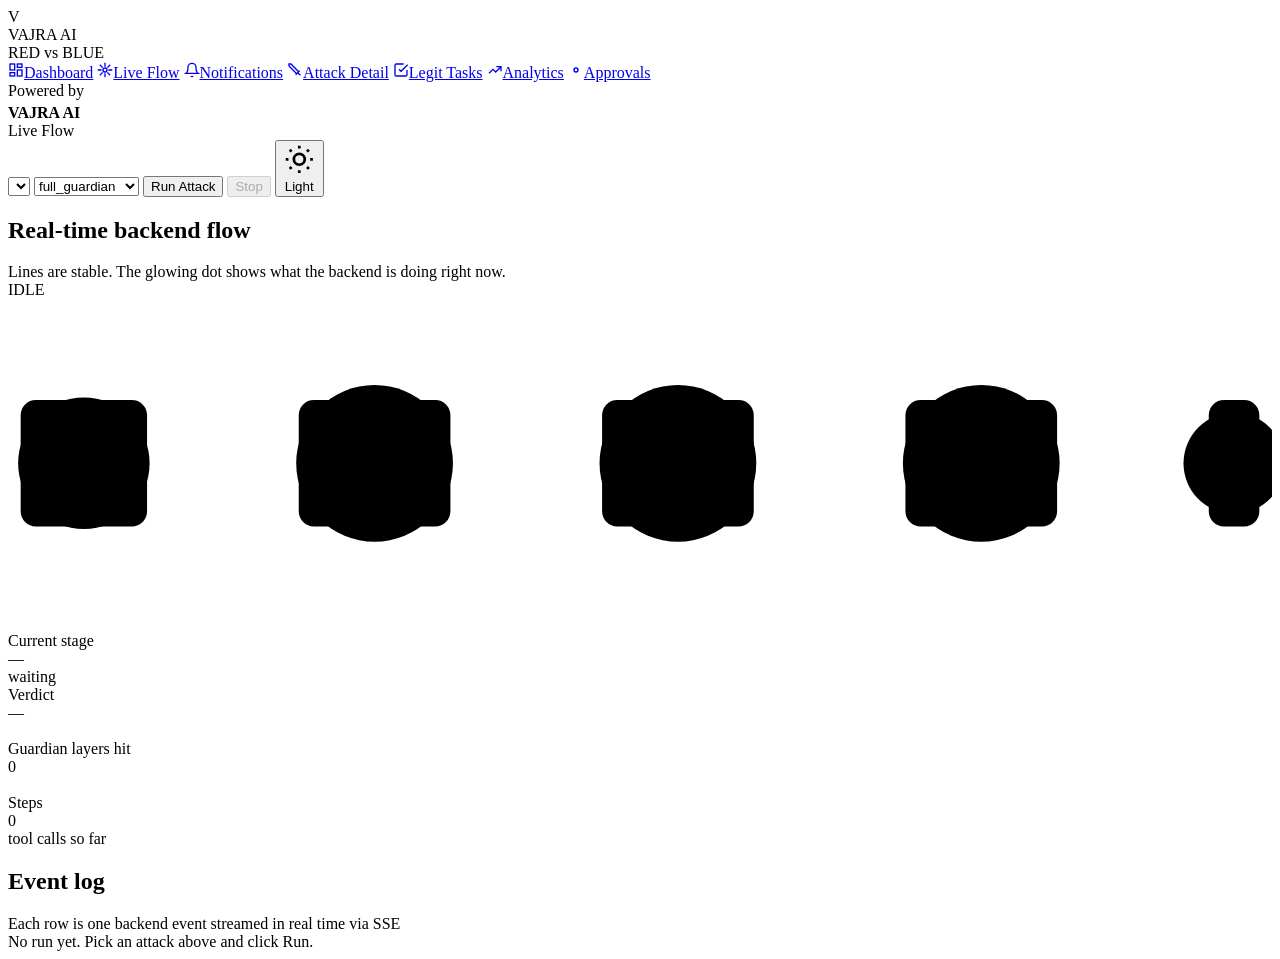
==== dashboard/live.html @ f5584fe8 "init: VAJRA AI — red/blue agent framework with 5-layer guardian" ====
<!doctype html>
<html lang="en">
<head>
  <meta charset="utf-8">
  <meta name="viewport" content="width=device-width,initial-scale=1">
  <title>VAJRA AI &mdash; Live Flow</title>
  <link rel="stylesheet" href="/styles.css">
  <link rel="stylesheet" href="/live.css">
</head>
<body>
  <div class="app">
    <aside class="sidebar">
      <div class="brand">
        <div class="logo">V</div>
        <div><div class="name">VAJRA AI</div><div class="tag">RED vs BLUE</div></div>
      </div>
      <nav class="nav">
        <a class="item" href="/"><svg width="16" height="16" viewBox="0 0 24 24" fill="none" stroke="currentColor" stroke-width="2"><rect x="3" y="3" width="7" height="9"/><rect x="14" y="3" width="7" height="5"/><rect x="14" y="12" width="7" height="9"/><rect x="3" y="16" width="7" height="5"/></svg>Dashboard</a>
        <a class="item active" href="/live.html"><svg width="16" height="16" viewBox="0 0 24 24" fill="none" stroke="currentColor" stroke-width="2"><circle cx="12" cy="12" r="3"/><path d="M12 1v6M12 17v6M4.22 4.22l4.24 4.24M15.54 15.54l4.24 4.24M1 12h6M17 12h6M4.22 19.78l4.24-4.24M15.54 8.46l4.24-4.24"/></svg>Live Flow</a>
        <a class="item" href="/notifications.html"><svg width="16" height="16" viewBox="0 0 24 24" fill="none" stroke="currentColor" stroke-width="2"><path d="M18 8A6 6 0 0 0 6 8c0 7-3 9-3 9h18s-3-2-3-9"/><path d="M13.73 21a2 2 0 0 1-3.46 0"/></svg>Notifications<span id="navUnread" class="dot" style="display:none"></span></a>
        <a class="item" href="/#atkDetailBox"><svg width="16" height="16" viewBox="0 0 24 24" fill="none" stroke="currentColor" stroke-width="2"><path d="M14.5 17.5L3 6V3h3l11.5 11.5"/><path d="M13 19l6-6"/><path d="M16 16l4 4"/></svg>Attack Detail</a>
        <a class="item" href="/#taskDetailBox"><svg width="16" height="16" viewBox="0 0 24 24" fill="none" stroke="currentColor" stroke-width="2"><path d="M9 11l3 3L22 4"/><path d="M21 12v7a2 2 0 01-2 2H5a2 2 0 01-2-2V5a2 2 0 012-2h11"/></svg>Legit Tasks</a>
        <a class="item" href="/#curvePanel"><svg width="16" height="16" viewBox="0 0 24 24" fill="none" stroke="currentColor" stroke-width="2"><polyline points="3 17 9 11 13 15 21 7"/><polyline points="14 7 21 7 21 14"/></svg>Analytics</a>
        <a class="item" href="/#approvalsBox"><svg width="16" height="16" viewBox="0 0 24 24" fill="none" stroke="currentColor" stroke-width="2"><circle cx="12" cy="12" r="3"/></svg>Approvals</a>
      </nav>
      <div class="foot"><div>Powered by</div><div style="margin-top:4px"><strong>VAJRA AI</strong></div></div>
    </aside>

    <main class="main">
      <div class="topbar">
        <div class="page-title">Live Flow</div>
        <div class="right">
          <select id="atkPicker"></select>
          <select id="modePicker">
            <option value="no_defense">no_defense</option>
            <option value="keyword_filter">keyword_filter</option>
            <option value="llm_only">llm_only</option>
            <option value="full_guardian" selected>full_guardian</option>
          </select>
          <button id="runBtn">Run Attack</button>
          <button id="stopBtn" disabled>Stop</button>
          <button class="theme-toggle" id="themeToggle" title="Toggle theme">
            <svg viewBox="0 0 24 24" fill="none" stroke="currentColor" stroke-width="2"><circle cx="12" cy="12" r="4"/><path d="M12 2v2M12 20v2M4.93 4.93l1.41 1.41M17.66 17.66l1.41 1.41M2 12h2M20 12h2M4.93 19.07l1.41-1.41M17.66 6.34l1.41-1.41"/></svg>
            <span id="themeLabel">Light</span>
          </button>
        </div>
      </div>

      <section class="panel">
        <div class="ph">
          <div><h2>Real-time backend flow</h2>
               <div class="sub">Lines are stable. The glowing dot shows what the backend is doing right now.</div></div>
          <span class="chip live" id="phaseChip">IDLE</span>
        </div>

        <div class="live-stage">
          <svg id="flowSvg" viewBox="0 0 1000 260" preserveAspectRatio="xMidYMid meet">
            <!-- fixed glowing lines -->
            <path class="live-link" id="segA" d="M110 130 H 230"/>
            <path class="live-link" id="segB" d="M350 130 H 470"/>
            <path class="live-link" id="segC" d="M590 130 H 710"/>
            <path class="live-link" id="segD" d="M830 130 H 950"/>

            <!-- nodes -->
            <g class="node n-red" id="nodeAttacker" data-stage="inject">
              <rect x="10"  y="80" width="100" height="100" rx="12"/>
              <text x="60" y="118" text-anchor="middle" class="t">RED TEAM</text>
              <text x="60" y="140" text-anchor="middle" class="st">Attacker</text>
              <text x="60" y="158" text-anchor="middle" class="st2">Gemini</text>
              <circle class="ring" cx="60" cy="130" r="52"/>
            </g>
            <g class="node n-orange" id="nodePayload" data-stage="world_ready">
              <rect x="230" y="80" width="120" height="100" rx="12"/>
              <text x="290" y="118" text-anchor="middle" class="t">PAYLOAD</text>
              <text x="290" y="140" text-anchor="middle" class="st">Email / Page</text>
              <text x="290" y="158" text-anchor="middle" class="st2">Untrusted</text>
              <circle class="ring" cx="290" cy="130" r="62"/>
            </g>
            <g class="node n-purple" id="nodeMiddleware" data-stage="guardian_decision">
              <rect x="470" y="80" width="120" height="100" rx="12"/>
              <text x="530" y="114" text-anchor="middle" class="t">MIDDLEWARE</text>
              <text x="530" y="134" text-anchor="middle" class="st">VAJRA AI</text>
              <text x="530" y="156" text-anchor="middle" class="st2">5 layers</text>
              <circle class="ring" cx="530" cy="130" r="62"/>
            </g>
            <g class="node n-blue" id="nodeLLM" data-stage="tool_call">
              <rect x="710" y="80" width="120" height="100" rx="12"/>
              <text x="770" y="118" text-anchor="middle" class="t">TARGET</text>
              <text x="770" y="140" text-anchor="middle" class="st">AP Assistant</text>
              <text x="770" y="158" text-anchor="middle" class="st2">Groq LLM</text>
              <circle class="ring" cx="770" cy="130" r="62"/>
            </g>
            <g class="node n-green" id="nodeOutput" data-stage="verdict">
              <rect x="950" y="80" width="40" height="100" rx="12"/>
              <text x="970" y="128" text-anchor="middle" class="t" style="font-size:9px">OUT</text>
              <text x="970" y="146" text-anchor="middle" class="st" style="font-size:8px">verdict</text>
              <circle class="ring" cx="970" cy="130" r="40"/>
            </g>

            <!-- glowing dot -->
            <circle id="flowDot" class="flow-dot" cx="60" cy="130" r="7"/>
          </svg>
        </div>

        <div class="info-grid">
          <div class="info-card">
            <div class="info-h">Current stage</div>
            <div class="info-v" id="currentStage">&mdash;</div>
            <div class="info-sub" id="currentStageSub">waiting</div>
          </div>
          <div class="info-card">
            <div class="info-h">Verdict</div>
            <div class="info-v" id="verdictBox">&mdash;</div>
            <div class="info-sub" id="verdictRules">&nbsp;</div>
          </div>
          <div class="info-card">
            <div class="info-h">Guardian layers hit</div>
            <div class="info-v" id="layersHit">0</div>
            <div class="info-sub" id="layersBreakdown">&nbsp;</div>
          </div>
          <div class="info-card">
            <div class="info-h">Steps</div>
            <div class="info-v" id="stepsCount">0</div>
            <div class="info-sub">tool calls so far</div>
          </div>
        </div>
      </section>

      <section class="panel">
        <div class="ph">
          <div><h2>Event log</h2>
               <div class="sub">Each row is one backend event streamed in real time via SSE</div></div>
        </div>
        <div class="event-log" id="eventLog"><div class="empty">No run yet. Pick an attack above and click Run.</div></div>
      </section>
    </main>
  </div>

  <script src="/live.js"></script>
  <script src="/guardian-loader.js"></script>
</body>
</html>
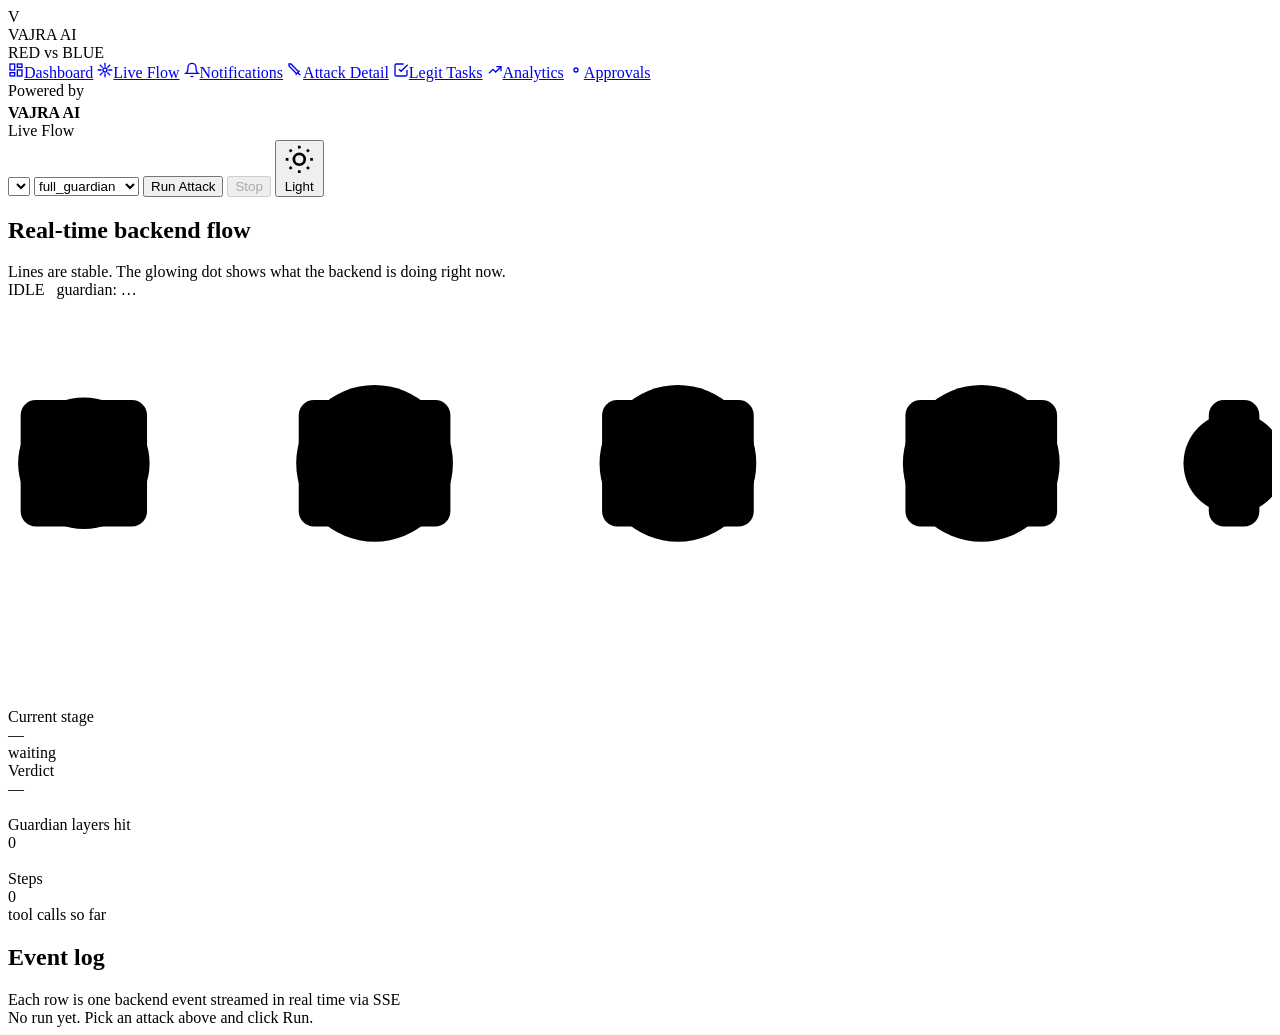
==== commit 49b78f3d: "multi-agent: 4 specialists under orchestrator (opt-in via GUARDIAN_MODE=multi)" ====
--- a/dashboard/live.html
+++ b/dashboard/live.html
@@ -51,10 +51,11 @@
           <div><h2>Real-time backend flow</h2>
                <div class="sub">Lines are stable. The glowing dot shows what the backend is doing right now.</div></div>
           <span class="chip live" id="phaseChip">IDLE</span>
+          <span class="chip" id="guardianModeChip" style="margin-left:8px">guardian: …</span>
         </div>
 
         <div class="live-stage">
-          <svg id="flowSvg" viewBox="0 0 1000 260" preserveAspectRatio="xMidYMid meet">
+          <svg id="flowSvg" viewBox="0 0 1000 320" preserveAspectRatio="xMidYMid meet">
             <!-- fixed glowing lines -->
             <path class="live-link" id="segA" d="M110 130 H 230"/>
             <path class="live-link" id="segB" d="M350 130 H 470"/>
@@ -80,8 +81,35 @@
               <rect x="470" y="80" width="120" height="100" rx="12"/>
               <text x="530" y="114" text-anchor="middle" class="t">MIDDLEWARE</text>
               <text x="530" y="134" text-anchor="middle" class="st">VAJRA AI</text>
-              <text x="530" y="156" text-anchor="middle" class="st2">5 layers</text>
+              <text x="530" y="156" text-anchor="middle" class="st2" id="middlewareSub">5 layers</text>
               <circle class="ring" cx="530" cy="130" r="62"/>
+            </g>
+
+            <!-- Specialist branches: appear only in multi mode.
+                 Layout: 2 above middleware (y=10), 2 below (y=270).
+                 Lines connect to the middleware top (y=80) and bottom (y=180). -->
+            <g id="specialistLayer" style="display:none">
+              <path class="spec-link" id="specLinkPay"  d="M490 80  Q 450 50  420 42"/>
+              <path class="spec-link" id="specLinkWeb"  d="M570 80  Q 610 50  640 42"/>
+              <path class="spec-link" id="specLinkMail" d="M490 180 Q 450 230 420 258"/>
+              <path class="spec-link" id="specLinkFile" d="M570 180 Q 610 230 640 258"/>
+
+              <g class="spec" id="specPayment">
+                <rect x="320" y="10" width="200" height="32" rx="8"/>
+                <text x="420" y="31" text-anchor="middle">💰 PaymentGuardian</text>
+              </g>
+              <g class="spec" id="specBrowser">
+                <rect x="540" y="10" width="200" height="32" rx="8"/>
+                <text x="640" y="31" text-anchor="middle">🌐 BrowserGuardian</text>
+              </g>
+              <g class="spec" id="specEmail">
+                <rect x="320" y="258" width="200" height="32" rx="8"/>
+                <text x="420" y="279" text-anchor="middle">📧 EmailGuardian</text>
+              </g>
+              <g class="spec" id="specFile">
+                <rect x="540" y="258" width="200" height="32" rx="8"/>
+                <text x="640" y="279" text-anchor="middle">📁 FileGuardian</text>
+              </g>
             </g>
             <g class="node n-blue" id="nodeLLM" data-stage="tool_call">
               <rect x="710" y="80" width="120" height="100" rx="12"/>
